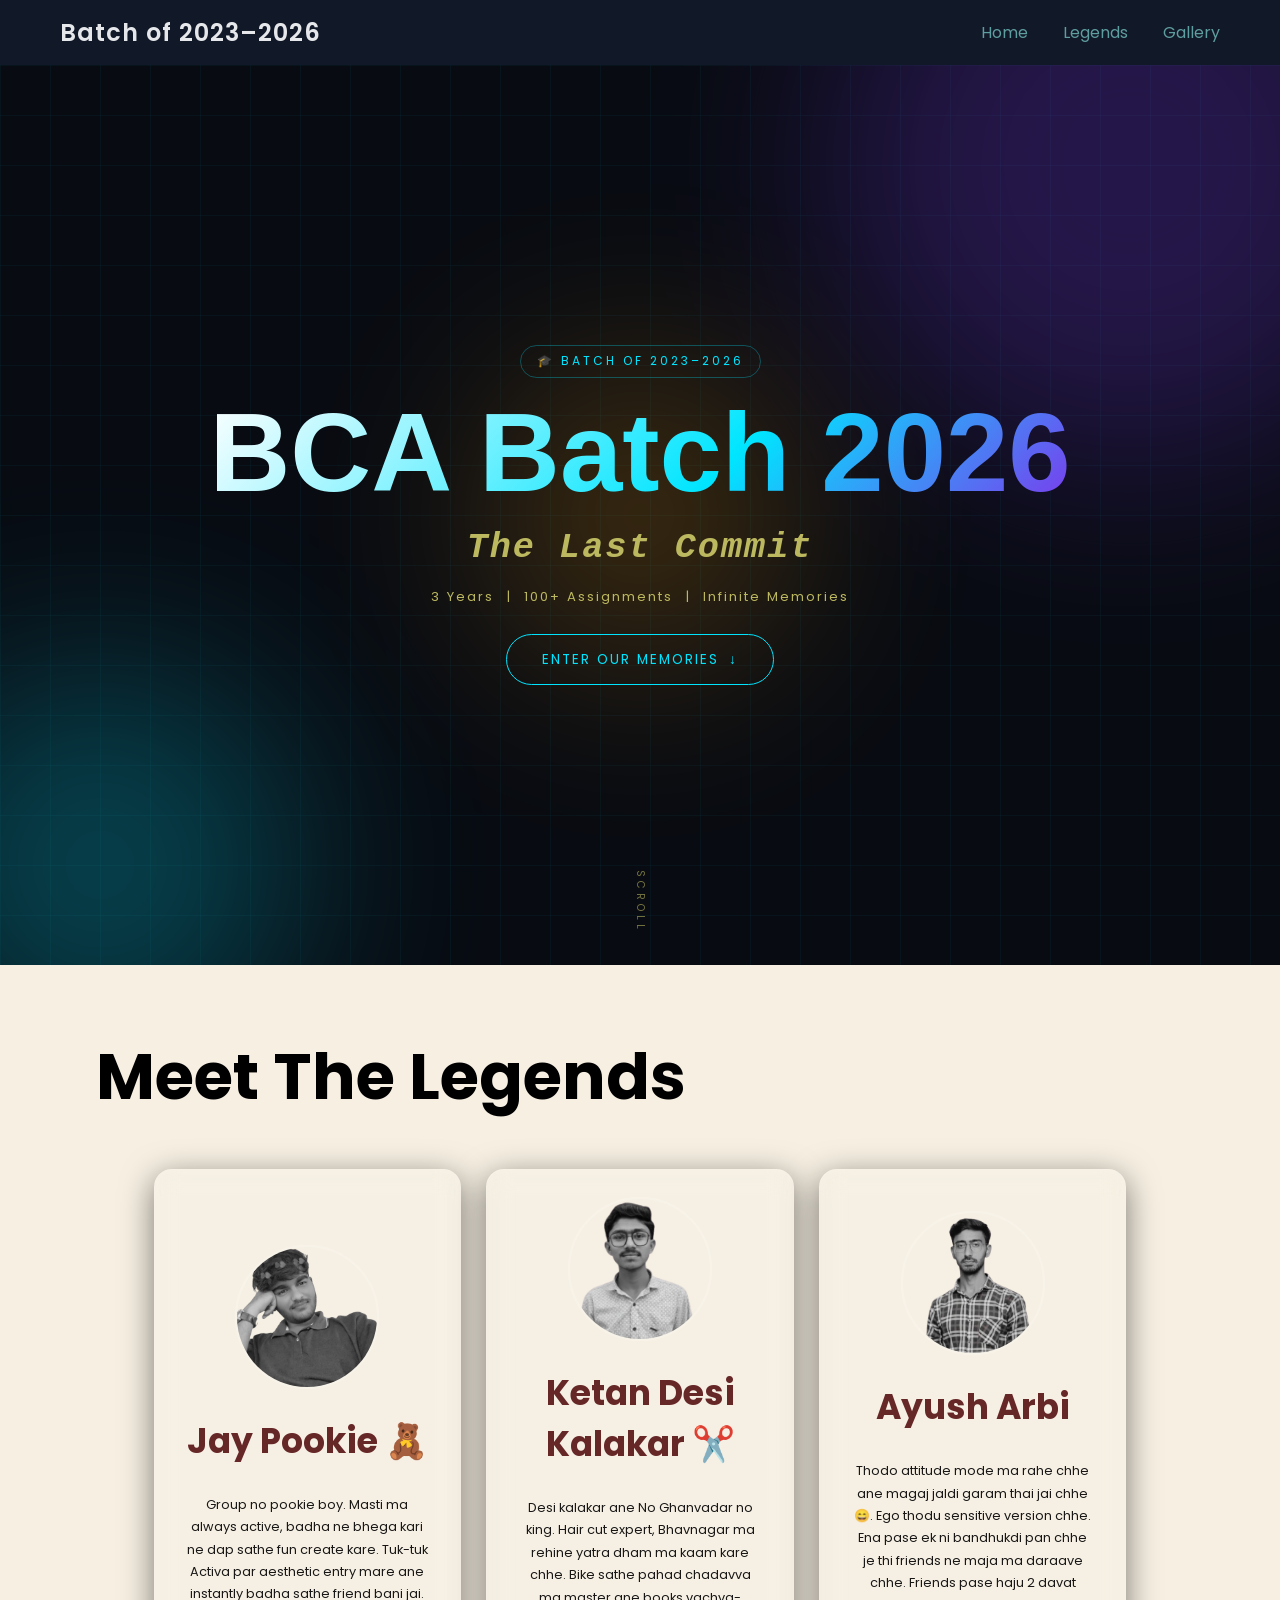
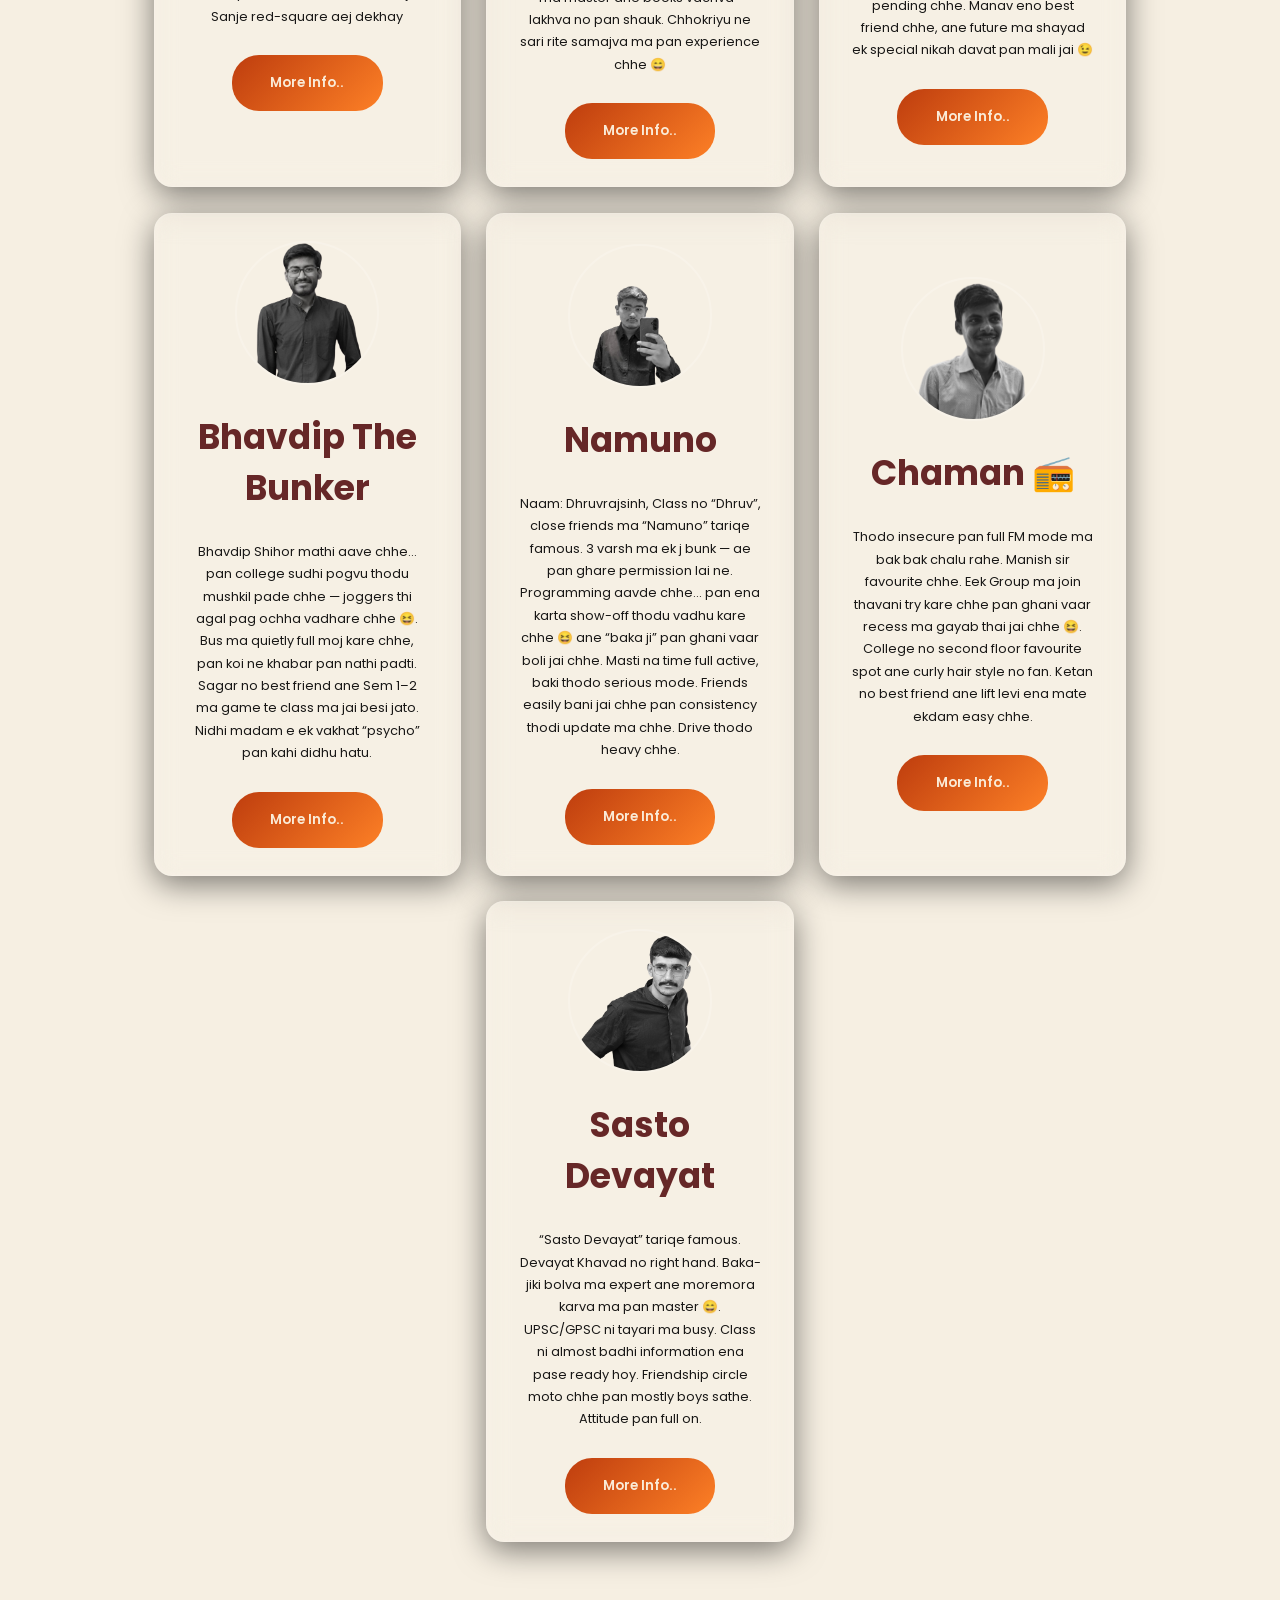
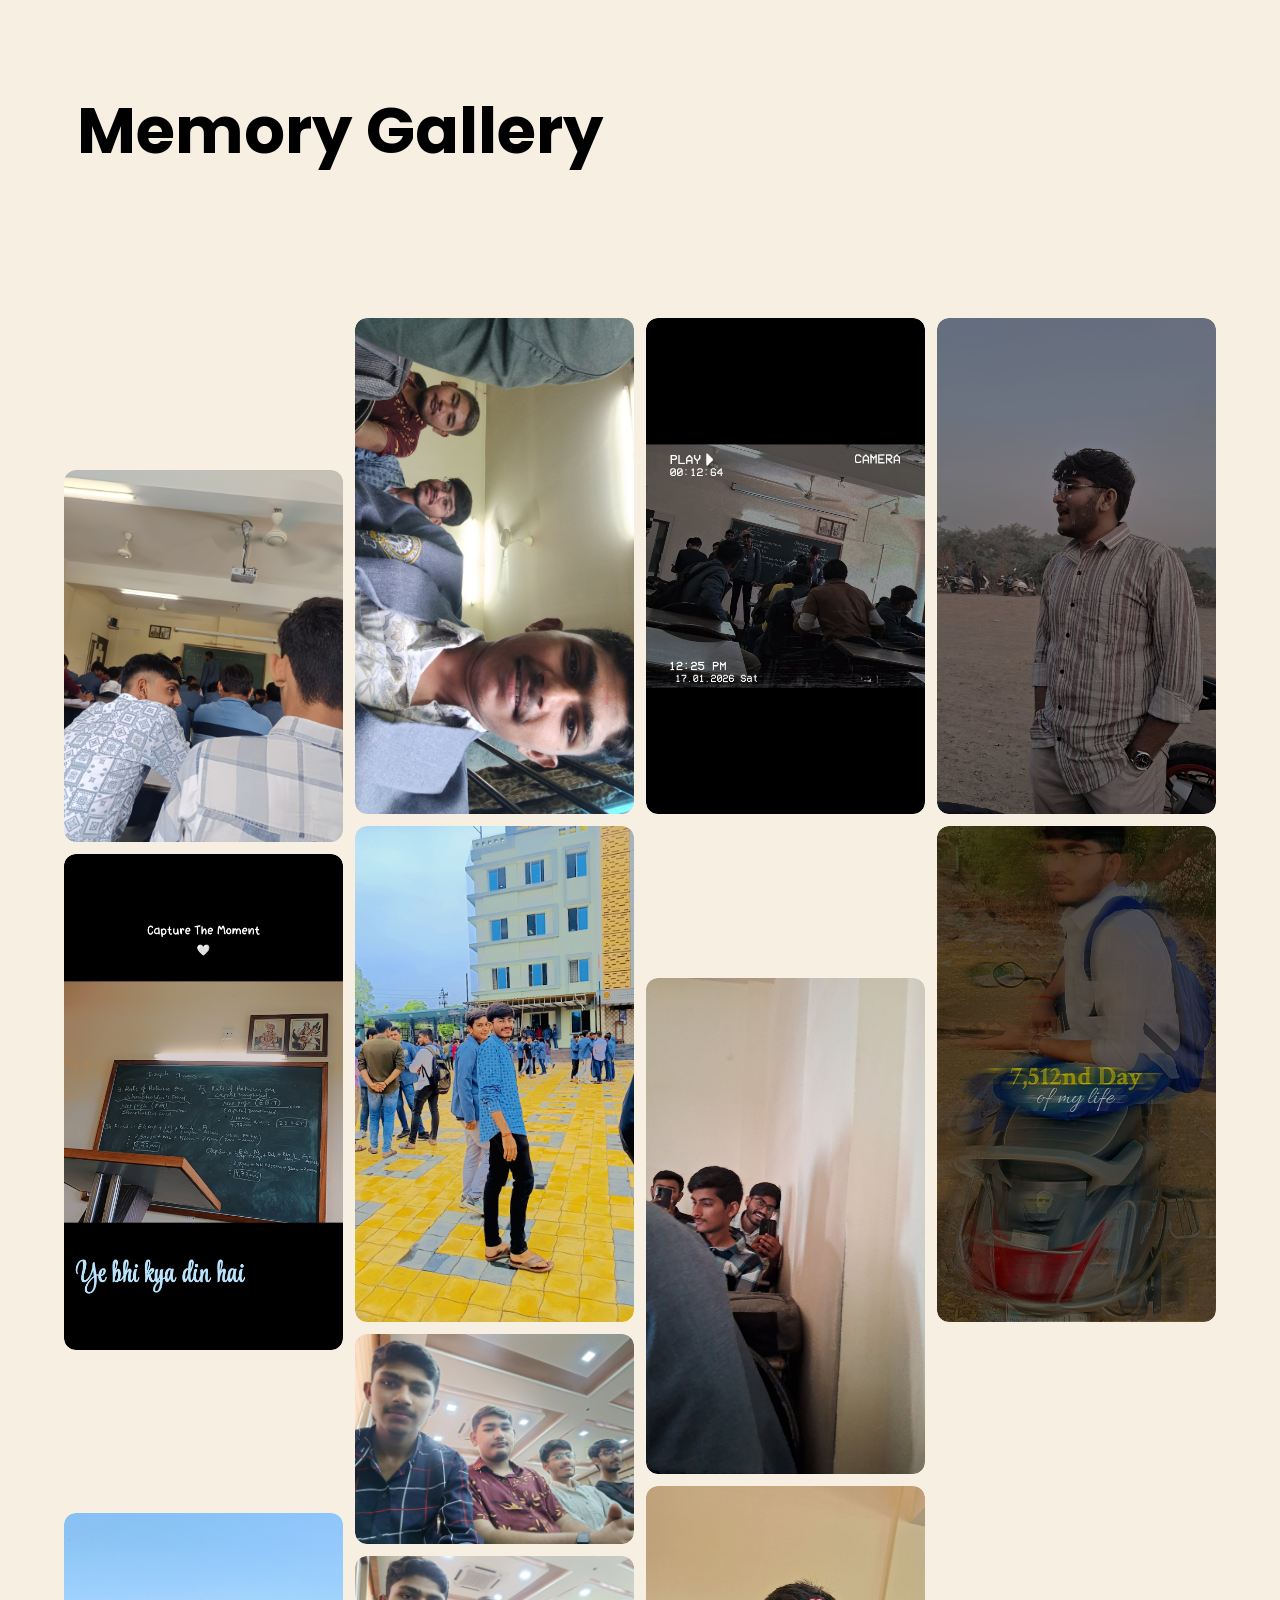
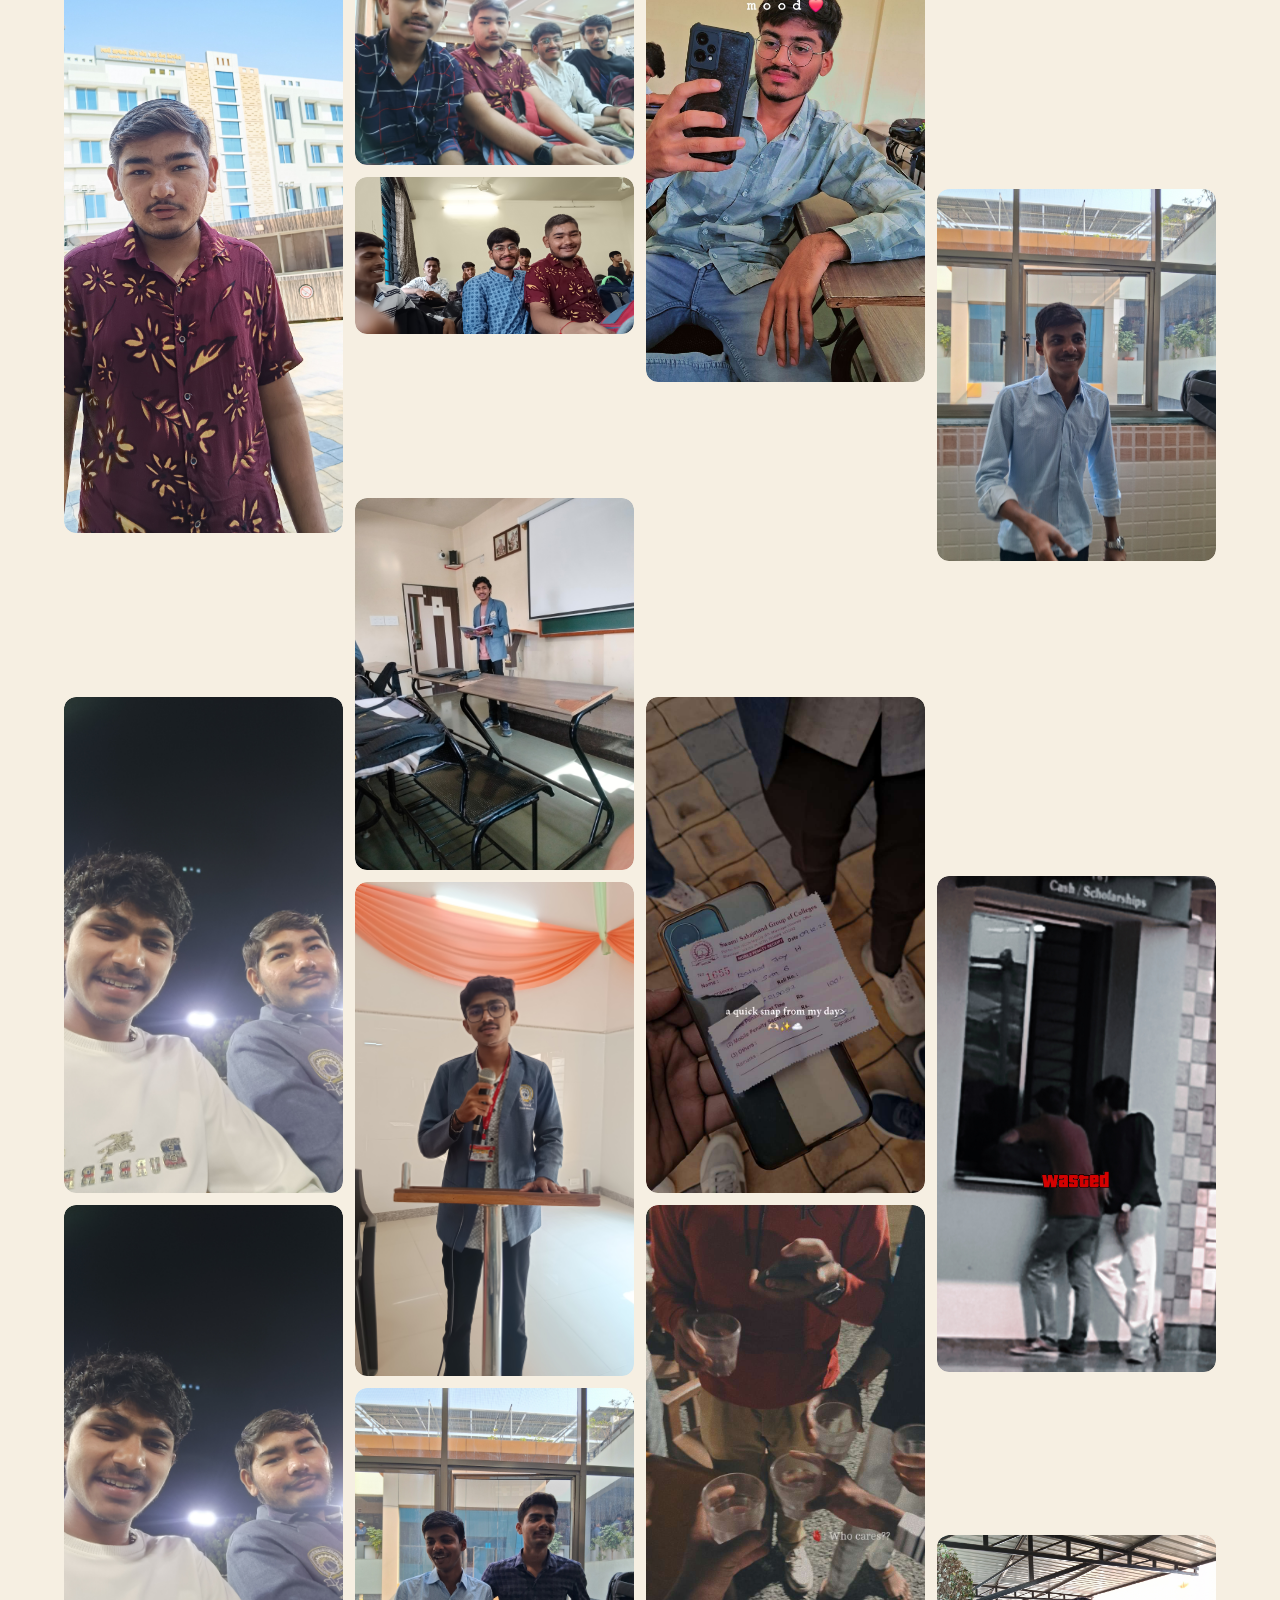
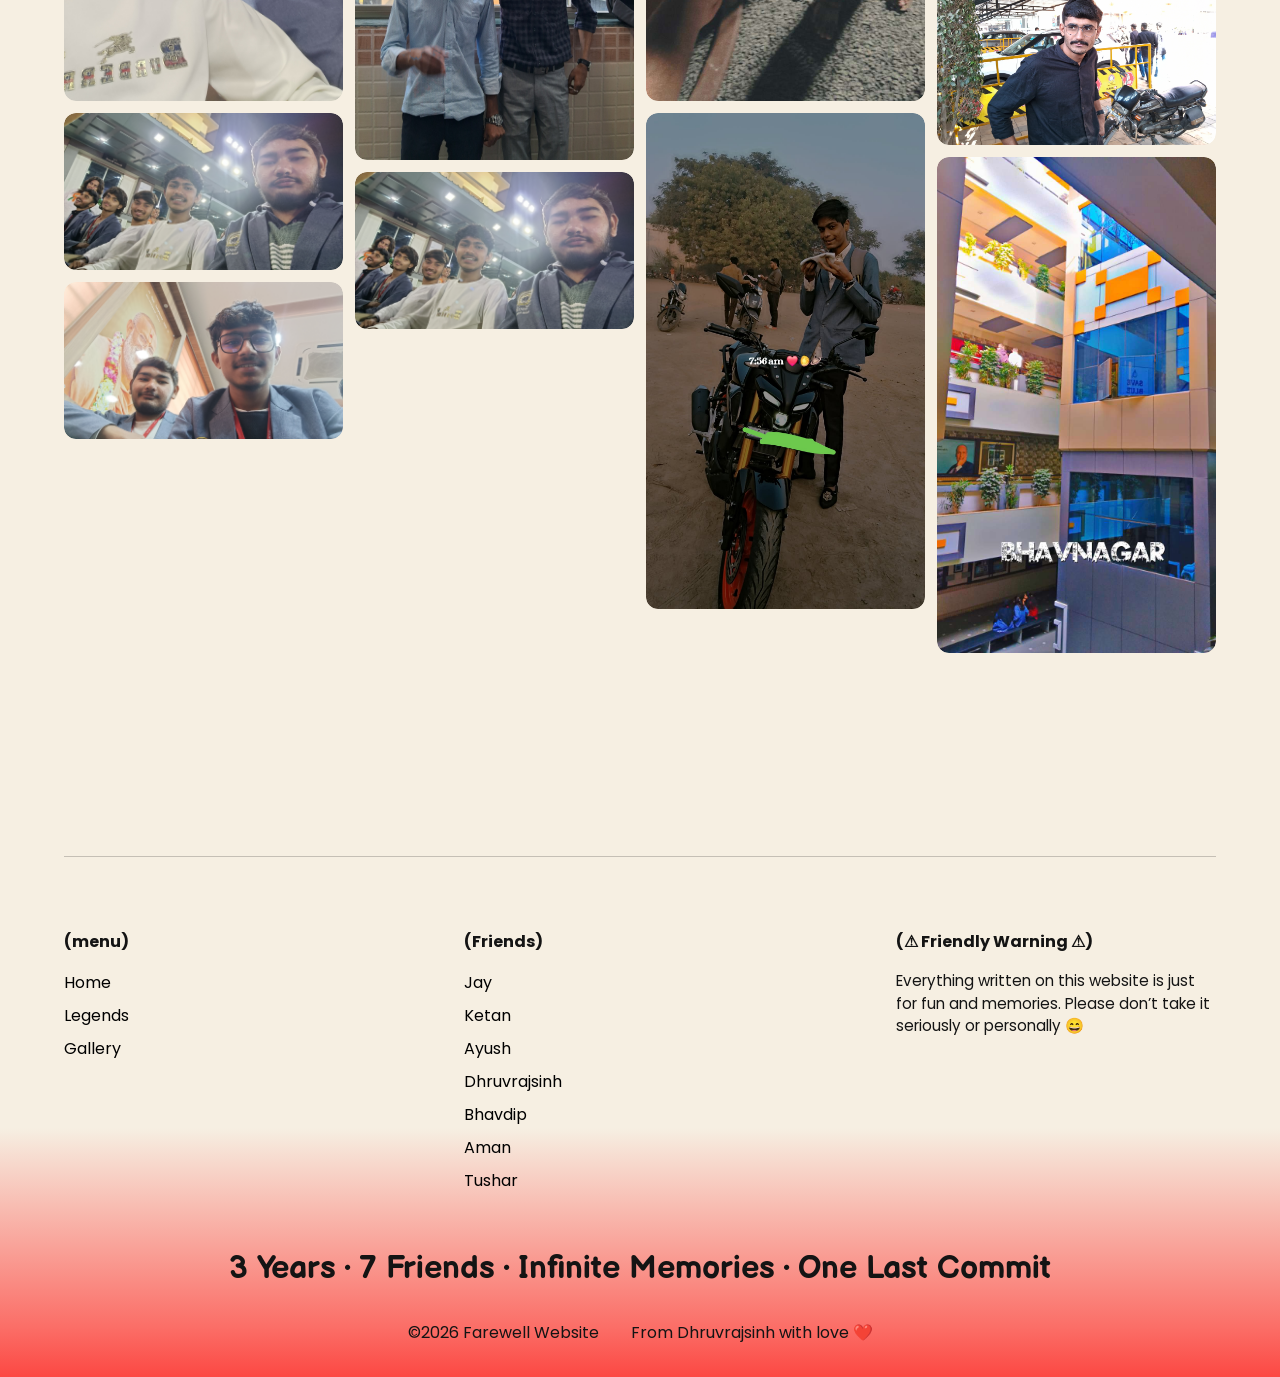
==== index.html @ 39830b64 "Add files via upload" ====
<!doctype html>
<html lang="en">
  <head>
    <meta charset="UTF-8" />
    <meta name="viewport" content="width=device-width, initial-scale=1.0" />
    <title>Document</title>
    <link href="https://fonts.googleapis.com/css2?family=Poppins:wght@300;400;500;600&display=swap" rel="stylesheet">
    <link rel="stylesheet" href="Fairwell.css" />
    <link rel="stylesheet" href="profile.css">
  </head>
  <body>
    <script src="header.js"></script>
    <main>
      <section class="hero" id="hero">
    <div class="hero-bg">
      <div class="hero-grid"></div>
      <div class="hero-glow glow-1"></div>
      <div class="hero-glow glow-2"></div>
      <div class="hero-glow glow-3"></div>
    </div>
    <div class="hero-content">
      <div class="hero-tag">&#x1F393; Batch of 2023–2026</div>
      <h1 class="hero-title">BCA Batch 2026</h1>
      <h2 class="hero-subtitle">The Last Commit</h2>
      <p class="hero-meta">3 Years &nbsp;|&nbsp; 100+ Assignments &nbsp;|&nbsp; Infinite Memories</p>
      <a href="#journey" class="btn-enter"><p>Enter Our Memories </p><span class="btn-arrow">↓</span></a>
    </div>
    <div class="hero-scroll-hint">scroll</div>
  </section>

      <div class="sectionProfile">
        <h1 class="profileH1">Meet The Legends</h1>
        <div class="boxWrapper" id="profileWrapper">
          <script src="profile.js"></script> 
        </div>
      </div>

      <h1 class="galleryH1">Memory Gallery</h1>
      <div class="sectionGalary" id="Gallery">

        <div class="galleryItem">
          <video
            src="collageImgVideo/aman.mp4"
            muted
            loop
            playsinline
            preload="none"
          ></video>
        </div>

        <div class="galleryItem">
          <img
            loading="lazy"
            src="collageImgVideo/class.jpg"
          />
        </div>

        <div class="galleryItem">
          <img
            loading="lazy"
            src="collageImgVideo/class1.jpg"
          />
        </div>

        <div class="galleryItem">
          <video
            src="collageImgVideo/Dhruv and ayush.mp4"
            muted
            loop
            playsinline
            preload="none"
          ></video>
        </div>

        <div class="galleryItem">
          <img
            loading="lazy"
            src="collageImgVideo/Dhruvraj.jpg"
          />
        </div>

        <div class="galleryItem">
          <video
            src="collageImgVideo/Ground.mp4"
            muted
            loop
            playsinline
            preload="none"
          ></video>
        </div>

        <div class="galleryItem">
          <img
            loading="lazy"
            src="collageImgVideo/group4.jpg"
          />
        </div>

        <div class="galleryItem">
          <img
            loading="lazy"
            src="collageImgVideo/group5.jpg"
          />
        </div>

        <div class="galleryItem">
          <img
            loading="lazy"
            src="collageImgVideo/group6.jpg"
          />
        </div>

        <div class="galleryItem">
          <img
            loading="lazy"
            src="collageImgVideo/group7.jpg"
          />
        </div>

        <div class="galleryItem">
          <img
            loading="lazy"
            src="collageImgVideo/group8.jpg"
          />
        </div>

        <div class="galleryItem">
          <img
            loading="lazy"
            src="collageImgVideo/group9.jpg"
          />
        </div>

        <div class="galleryItem">
          <img
            loading="lazy"
            src="collageImgVideo/groupPic1.jpg"
          />
        </div>

        <div class="galleryItem">
          <img
            loading="lazy"
            src="collageImgVideo/groupPic2.jpg"
          />
        </div>

        <div class="galleryItem">
          <img
            loading="lazy"
            src="collageImgVideo/groupPic3.jpg"
          />
        </div>

        <div class="galleryItem">
          <video
            src="collageImgVideo/jayKetanDhruvMasti.mp4"
            muted
            loop
            playsinline
            preload="none"
          ></video>
        </div>

        <div class="galleryItem">
          <img
            loading="lazy"
            src="collageImgVideo/ketanOnStage.jpg"
          />
        </div>

        <div class="galleryItem">
          <img
            loading="lazy"
            src="collageImgVideo/ketanPic.jpg"
          />
        </div>

        <div class="galleryItem">
          <img
            loading="lazy"
            src="collageImgVideo/aman&rahul.jpg"
          />
        </div>

        <div class="galleryItem">
          <img
            loading="lazy"
            src="collageImgVideo/group6.jpg"
          />
        </div>

        <div class="galleryItem">
          <img
            loading="lazy"
            src="collageImgVideo/AssigementSubmit.jpg"
          />
        </div>

        <div class="galleryItem">
          <video
            src="collageImgVideo/Ayush&Aman.mp4"
            muted
            loop
            playsinline
            preload="none"
          ></video>
        </div>

        <div class="galleryItem">
          <img
            loading="lazy"
            src="collageImgVideo/BhadiInClass.jpg"
          />
        </div>

        <div class="galleryItem">
          <img
            loading="lazy"
            src="collageImgVideo/Bhavdip.jpg"
          />
        </div>

        <div class="galleryItem">
          <video
            src="collageImgVideo/CollageGate.mp4"
            muted
            loop
            playsinline
            preload="none"
          ></video>
        </div>

        <div class="galleryItem">
          <video
            src="collageImgVideo/DogPlay.mp4"
            muted
            loop
            playsinline
            preload="none"
          ></video>
        </div>

        <div class="galleryItem">
          <img
            loading="lazy"
            src="collageImgVideo/Fine.jpg"
          />
        </div>

        <div class="galleryItem">
          <img
            loading="lazy"
            src="collageImgVideo/glass.jpg"
          />
        </div>

        <div class="galleryItem">
          <img
            loading="lazy"
            src="collageImgVideo/Harshad.jpg"
          />
        </div>

        <div class="galleryItem">
          <video
            src="collageImgVideo/InManishSirClass.mp4"
            muted
            loop
            playsinline
            preload="none"
          ></video>
        </div>

        <div class="galleryItem">
          <img
            loading="lazy"
            src="collageImgVideo/jay.jpg"
          />
        </div>

        <div class="galleryItem">
          <img
            loading="lazy"
            src="collageImgVideo/jaySnapchat-1309585463.jpg"
          />
        </div>

        <div class="galleryItem">
          <video
            src="collageImgVideo/KetanPlayGitar.mp4"
            muted
            loop
            playsinline
            preload="none"
          ></video>
        </div>

        <div class="galleryItem">
          <video
            src="collageImgVideo/OjtReportSubmit.mp4"
            muted
            loop
            playsinline
            preload="none"
          ></video>
        </div>

        <div class="galleryItem">
          <video
            src="collageImgVideo/onTheWay.mp4"
            muted
            loop
            playsinline
            preload="none"
          ></video>
        </div>

        <div class="galleryItem">
          <img
            loading="lazy"
            src="collageImgVideo/aman.jpg"
          />
        </div>

        <div class="galleryItem">
          <video
            src="collageImgVideo/Savriya.mp4"
            muted
            loop
            playsinline
            preload="none"
          ></video>
        </div>

        <div class="galleryItem">
          <video
            src="collageImgVideo/Snapchat-1507577974.mp4"
            muted
            loop
            playsinline
            preload="none"
          ></video>
        </div>

        <div class="galleryItem">
          <img
            loading="lazy"
            src="collageImgVideo/Snapchat-1601307632.jpg"
          />
        </div>

        <div class="galleryItem">
          <video
            src="collageImgVideo/Studio.mp4"
            muted
            loop
            playsinline
            preload="none"
          ></video>
        </div>

        <div class="galleryItem">
          <img
            loading="lazy"
            src="collageImgVideo/tushar.jpg"
          />
        </div>

        <div class="galleryItem">
          <img
            loading="lazy"
            src="collageImgVideo/viewfrom2.jpg"
          />
        </div>

      </div>
    </main>

    <script src="footer.js"></script>
    <script src="Fairwell.js"></script>
  </body>
</html>
---- Fairwell.css ----
@import url('https://fonts.googleapis.com/css2?family=Balsamiq+Sans:ital,wght@0,400;0,700;1,400;1,700&display=swap');

:root {
  --bg:        #080b12;
  --bg2:       #0d1220;
  --bg3:       #111827;
  --accent:    #00e5ff;
  --accent2:   #7c3aed;
  --accent3:   #f59e0b;
  --text:      #e2e8f0;
  --text-muted:#bcb85f;
  --border:    rgba(255,255,255,0.07);
  --card-bg:   rgba(13,18,32,0.85);
  --font-head: 'Syne', sans-serif;
  --font-mono: 'Space Mono', monospace;
  --radius:    16px;
  --transition:0.35s cubic-bezier(0.4,0,0.2,1);
}
*{
    padding: 0;
    margin: 0;
    box-sizing: border-box;
    font-family: "Poppins", sans-serif;
}

html, 
body{
  height: 100%;
  width: 100%;
  background-color:  rgba(246, 239, 226, 1); 
  /* background: #ff0000;
background: linear-gradient(0deg, rgba(255, 0, 0, 1) 0%, rgba(253, 50, 47, 1) 0%, rgba(252, 72, 67, 1) 0%, rgba(251, 110, 103, 1) 9%, rgba(246, 239, 226, 1) 45%); */
}

main{
    width: 100%;
    
}

.hero {
  min-height: 100vh;
  display: flex; align-items: center; justify-content: center;
  text-align: center; position: relative; overflow: hidden;
   background: var(--bg);
  color: var(--text);
}
.hero-bg { position: absolute; inset: 0; z-index: 0; }
.hero-grid {
  position: absolute; inset: 0;
  background-image:
    linear-gradient(rgba(0,229,255,0.04) 1px, transparent 1px),
    linear-gradient(90deg, rgba(0,229,255,0.04) 1px, transparent 1px);
  background-size: 50px 50px;
  animation: gridMove 20s linear infinite;
}
@keyframes gridMove { from { transform: translateY(0); } to { transform: translateY(50px); } }

.hero-glow {
  position: absolute; border-radius: 50%; filter: blur(100px); opacity: 0.25;
}
.glow-1 { width: 600px; height: 600px; background: var(--accent2); top: -200px; right: -150px; animation: pulse 8s ease-in-out infinite; }
.glow-2 { width: 400px; height: 400px; background: var(--accent); bottom: -100px; left: -100px; animation: pulse 10s ease-in-out infinite reverse; }
.glow-3 { width: 300px; height: 300px; background: var(--accent3); top: 50%; left: 50%; transform: translate(-50%,-50%); animation: pulse 6s ease-in-out infinite 2s; }

@keyframes pulse {
  0%, 100% { opacity: 0.2; transform: scale(1); }
  50%       { opacity: 0.35; transform: scale(1.1); }
}
.glow-3 { animation: pulse3 6s ease-in-out infinite 2s; }
@keyframes pulse3 {
  0%, 100% { opacity: 0.15; transform: translate(-50%,-50%) scale(1); }
  50%       { opacity: 0.25; transform: translate(-50%,-50%) scale(1.15); }
}

.hero-content {
  position: relative; z-index: 1;
  display: flex; flex-direction: column; align-items: center; gap: 1.2rem;
  padding: 2rem;
  font-family: Impact, sans-serif;
  font-size: 60px;
}
.hero-tag {
  font-size: 0.75rem; letter-spacing: 3px; text-transform: uppercase;
  color: var(--accent); border: 1px solid rgba(0,229,255,0.3);
  padding: 0.4rem 1rem; border-radius: 50px;
  animation: fadeUp 0.8s ease 0.2s both;
}
.hero-title {
  font-family: var(--font-head); font-size: clamp(3rem, 10vw, 7rem);
  font-weight: 800; line-height: 1;
  background: linear-gradient(135deg, #fff 0%, var(--accent) 60%, var(--accent2) 100%);
  -webkit-background-clip: text; -webkit-text-fill-color: transparent; background-clip: text;
  animation: fadeUp 0.8s ease 0.4s both;
}
.hero-subtitle {
  font-family: var(--font-mono); font-size: clamp(1.2rem, 4vw, 2.2rem);
  color: var(--text-muted); font-style: italic; letter-spacing: 2px;
  animation: fadeUp 0.8s ease 0.6s both;
}
.hero-meta {
  font-size: 0.82rem; color: var(--text-muted); letter-spacing: 2px;
  animation: fadeUp 0.8s ease 0.8s both;
}
.btn-enter {
  display: inline-flex; align-items: center; gap: 0.6rem;
  margin-top: 0.5rem; padding: 0.9rem 2.2rem;
  background: transparent;
  border: 1px solid var(--accent);
  color: var(--accent); border-radius: 50px;
  text-decoration: none; font-family: var(--font-mono);
  font-size: 0.85rem; letter-spacing: 2px; text-transform: uppercase;
  transition: var(--transition);
  animation: fadeUp 0.8s ease 1s both;
  position: relative; overflow: hidden;
}
.btn-enter::before {
  content: ''; position: absolute; inset: 0;
  background: var(--accent); transform: scaleX(0); transform-origin: right;
  transition: transform var(--transition); z-index: -1;
}
.btn-enter:hover { color: var(--bg); border-color: var(--accent); font-weight: 750; }
.btn-enter:hover::before { transform: scaleX(1); transform-origin: left; font-weight: 750; }
.btn-arrow { animation: bounce 2s ease infinite; display: inline-block; }
@keyframes bounce { 0%,100%{transform:translateY(0)} 50%{transform:translateY(5px)} }

.hero-scroll-hint {
  position: absolute; bottom: 2rem; left: 50%; transform: translateX(-50%);
  font-size: 0.65rem; letter-spacing: 4px; text-transform: uppercase;
  color: var(--text-muted); writing-mode: vertical-rl;
  animation: fadeIn 1s ease 1.5s both;
}

@keyframes fadeUp { from { opacity: 0; transform: translateY(30px); } to { opacity: 1; transform: translateY(0); } }
@keyframes fadeIn { from { opacity: 0; } to { opacity: 0.6; } }

.sectionProfile{
    height: 100%;
    width: 100%;
    padding: 4em 6em;
}

.profileH1{
    font-size: 5vw;
}

.boxWrapper{
    width:100%;
    display:flex;
    justify-content:center;
    gap:2vw;
    margin-top:5vh;
    flex-wrap: wrap;
}

.box{
    height: 60vh;
    width: 20vw;
    padding: 2em 3em;

    /* Glass effect */
    background: rgba(255, 255, 255, 0.15);
    backdrop-filter: blur(10px);
    -webkit-backdrop-filter: blur(10px);

    border-radius: 20px;
    border: 1px solid rgba(255,255,255,0.3);

    box-shadow: 0 8px 32px rgba(0,0,0,0.2);
    background-color: aliceblue;
    display: flex;
    flex-direction: column;
    gap: 1.5vh;

}

.profile{
    height: 7em;
    width: 7em;
    border-radius: 50%;
    background-color: orangered;
    display: flex;
    align-items: center;
    justify-content: center;
}

.profilePic{
    height: 100%;
    width: 100%;
    border-radius: 50%;
    object-fit: cover;

}

.sectionGalary{
    column-count:4;
    column-gap:12px;
    padding: 4em 4em;
    width:100%;
}

.galleryH1{
    font-size: 5vw;
    padding: 6vw 6vw;
}

.galleryItem{

    break-inside: avoid;
    margin-bottom:12px;
    overflow:hidden;
    border-radius:12px;
}

.galleryItem img,
.galleryItem video{

    width:100%;
    height:auto;
    display:block;
    border-radius:12px;
    transition:transform .4s ease;
}

/* hover animation */

.galleryItem:hover img,
.galleryItem:hover video{
    transform:scale(1.05);
}

/* responsive */

@media (max-width:1100px){
.sectionGalary{
column-count:3;
}
}

@media (max-width:700px){
.sectionGalary{
column-count:2;
}
}

@media (max-width:450px){
.sectionGalary{
column-count:1;
}
}
---- profile.css ----
@import url('https://fonts.googleapis.com/css2?family=Italiana&display=swap');
/* ===== Glass Card ===== */
.boxes {
    width: 24vw;
    min-height: 60vh;
    padding: 3vh 2vw;

    display: flex;
    flex-direction: column;
    align-items: center;
    justify-content: center;
    gap: 3vh;

    /* Glass effect */
    background: rgba(255, 255, 255, 0.08);
    backdrop-filter: blur(12px);
    -webkit-backdrop-filter: blur(12px);

    border: 1px solid rgba(255, 255, 255, 0.15);
    border-radius: 18px;

    box-shadow:
        0 8px 32px rgba(0,0,0,0.5),
        inset 0 0 8px rgba(255,255,255,0.1);

    transition: transform 0.3s ease, box-shadow 0.3s ease;
}

.boxes:hover {
    transform: translateY(-8px);
    box-shadow: 0 15px 40px rgba(0,0,0,0.7);
}

/* ===== Profile Image ===== */
.profilePicture {
    width: 9em;
    height: 9em;
    display: flex;
    align-items: center;
    justify-content: center;
    overflow: hidden;
    border-radius: 50%;
    border: 2px solid rgba(255,255,255,0.2);
}

.profilePicture img {
    width: 100%;
    height: 100%;
    object-fit: cover;
    object-position: top;
}

/* ===== Profile Name ===== */
.profileName {
    font-size: 1.8vw;
    /* font-family: "Sofadi One", system-ui; */
    /* font-family: "Syne", sans-serif; */
    font-family: "Italiana";
    font-weight: 100;
    text-align: center;
    color: #662727;
}

/* ===== Description ===== */
.profileDiscription {
    font-size: 1vw;
    font-family: "Poppins", sans-serif;
    text-align: center;
    opacity: 0.9;
    line-height: 1.4rem;
    padding: 0 0.5em;
}

/* ===== Visit Button ===== */
.VisitBtn {
    padding: 2vh 3vw;
    border-radius: 3vh;
    background: linear-gradient(135deg, rgb(190, 61, 14), #fd8026);
    border: none;
    color: antiquewhite;
    font-weight: 600;
    transition: transform 0.3s ease, box-shadow 0.3s ease;
}

.VisitBtn:hover {
    transform: translateY(-2px);
    box-shadow: 0 5px 15px rgba(255, 106, 0, 0.6);
    color: black;
    cursor: pointer;
}

/* ===== Responsive Styling ===== */
@media screen and (max-width: 1200px) {
    .boxes { width: 30vw; }
    .profileName { font-size: 2vw; }
    .profileDiscription { font-size: 1vw; }
}

@media screen and (max-width: 992px) {
    .boxes { width: 40vw; }
    .profileName { font-size: 2.5vw; }
    .profileDiscription { font-size: 1.1vw; }
}

@media screen and (max-width: 768px) {
    .boxes { width: 70vw; padding: 3vh 4vw; }
    .profileName { font-size: 3vw; }
    .profileDiscription { font-size: 1.9vw; }
    .VisitBtn { padding: 1.5vh 4vw; font-size: 0.95rem; }
}

@media screen and (max-width: 480px) {
    .boxes { width: 90vw; padding: 2.5vh 4vw; }
    .profileName { font-size: 4vw; }
    .profileDiscription { font-size: 2vw; line-height: 1.3rem; }
    .VisitBtn { font-size: 0.9rem; padding: 1.2vh 3vw; }
}
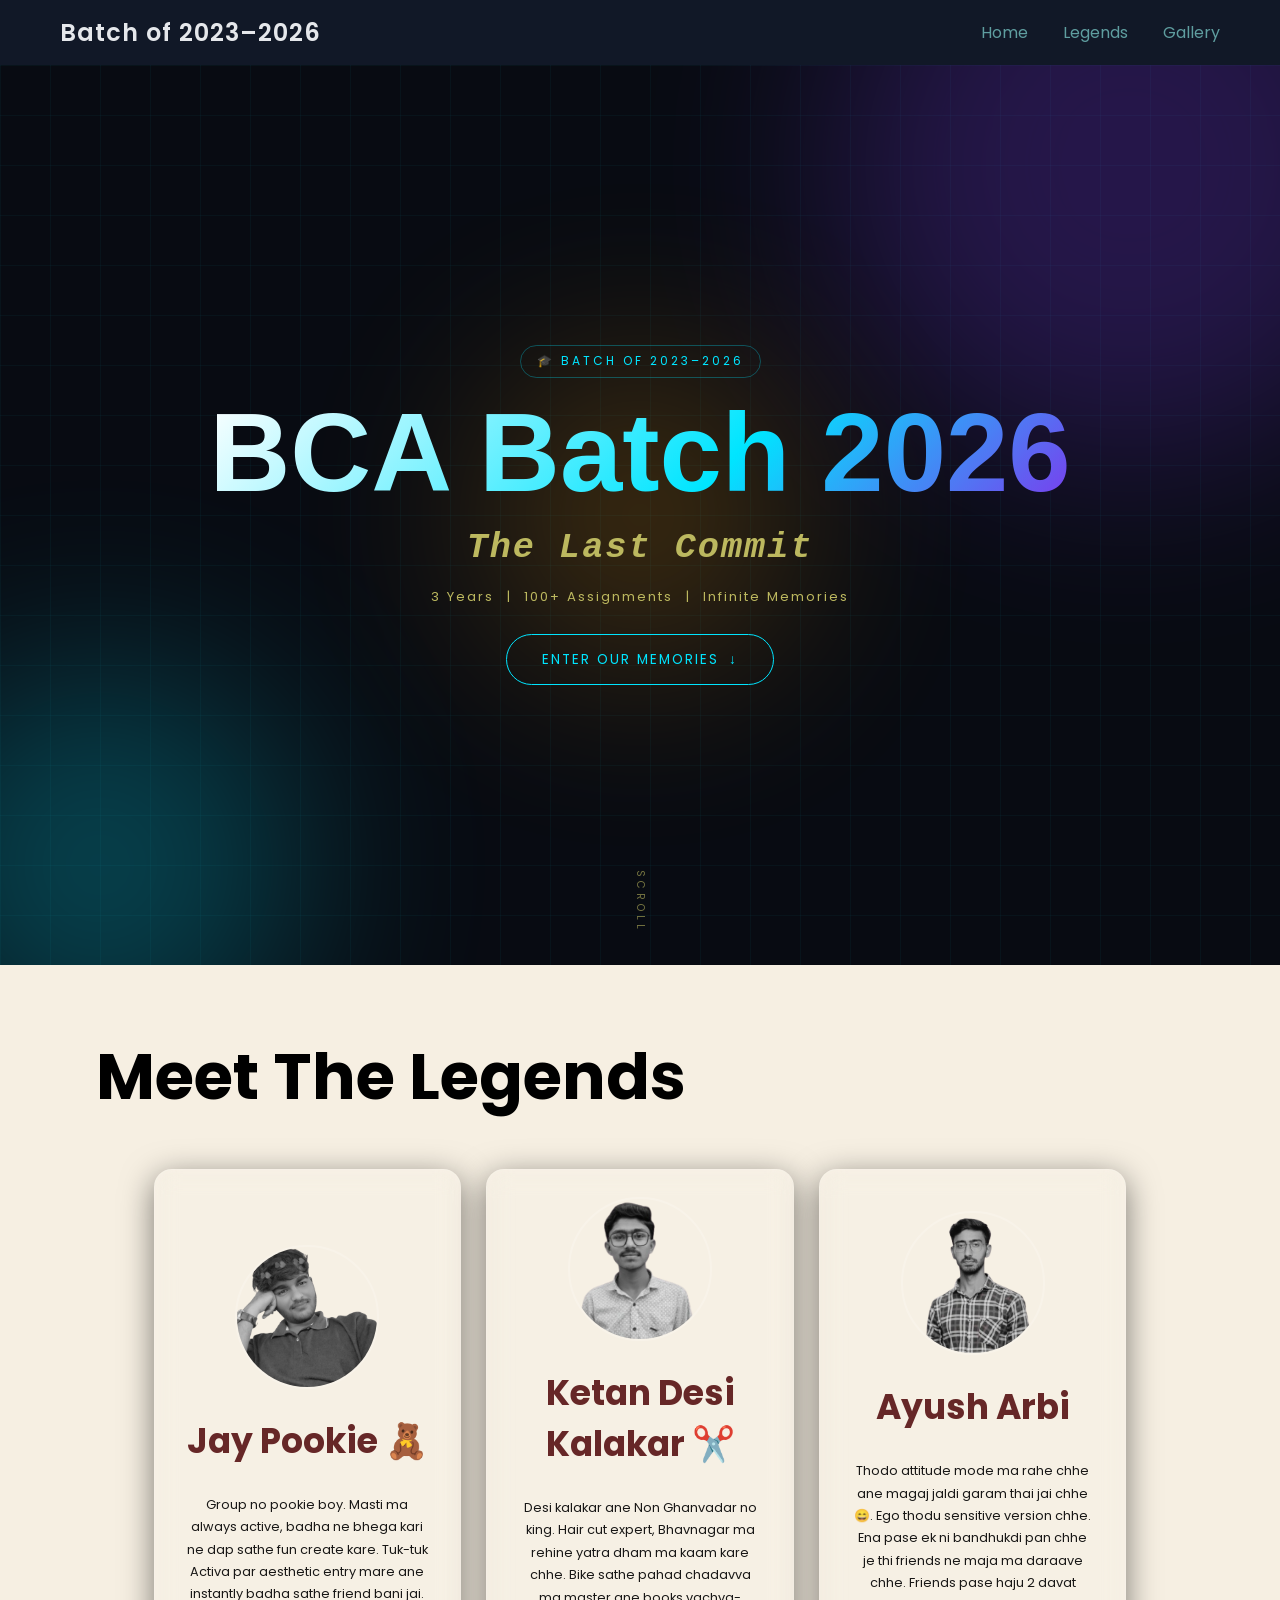
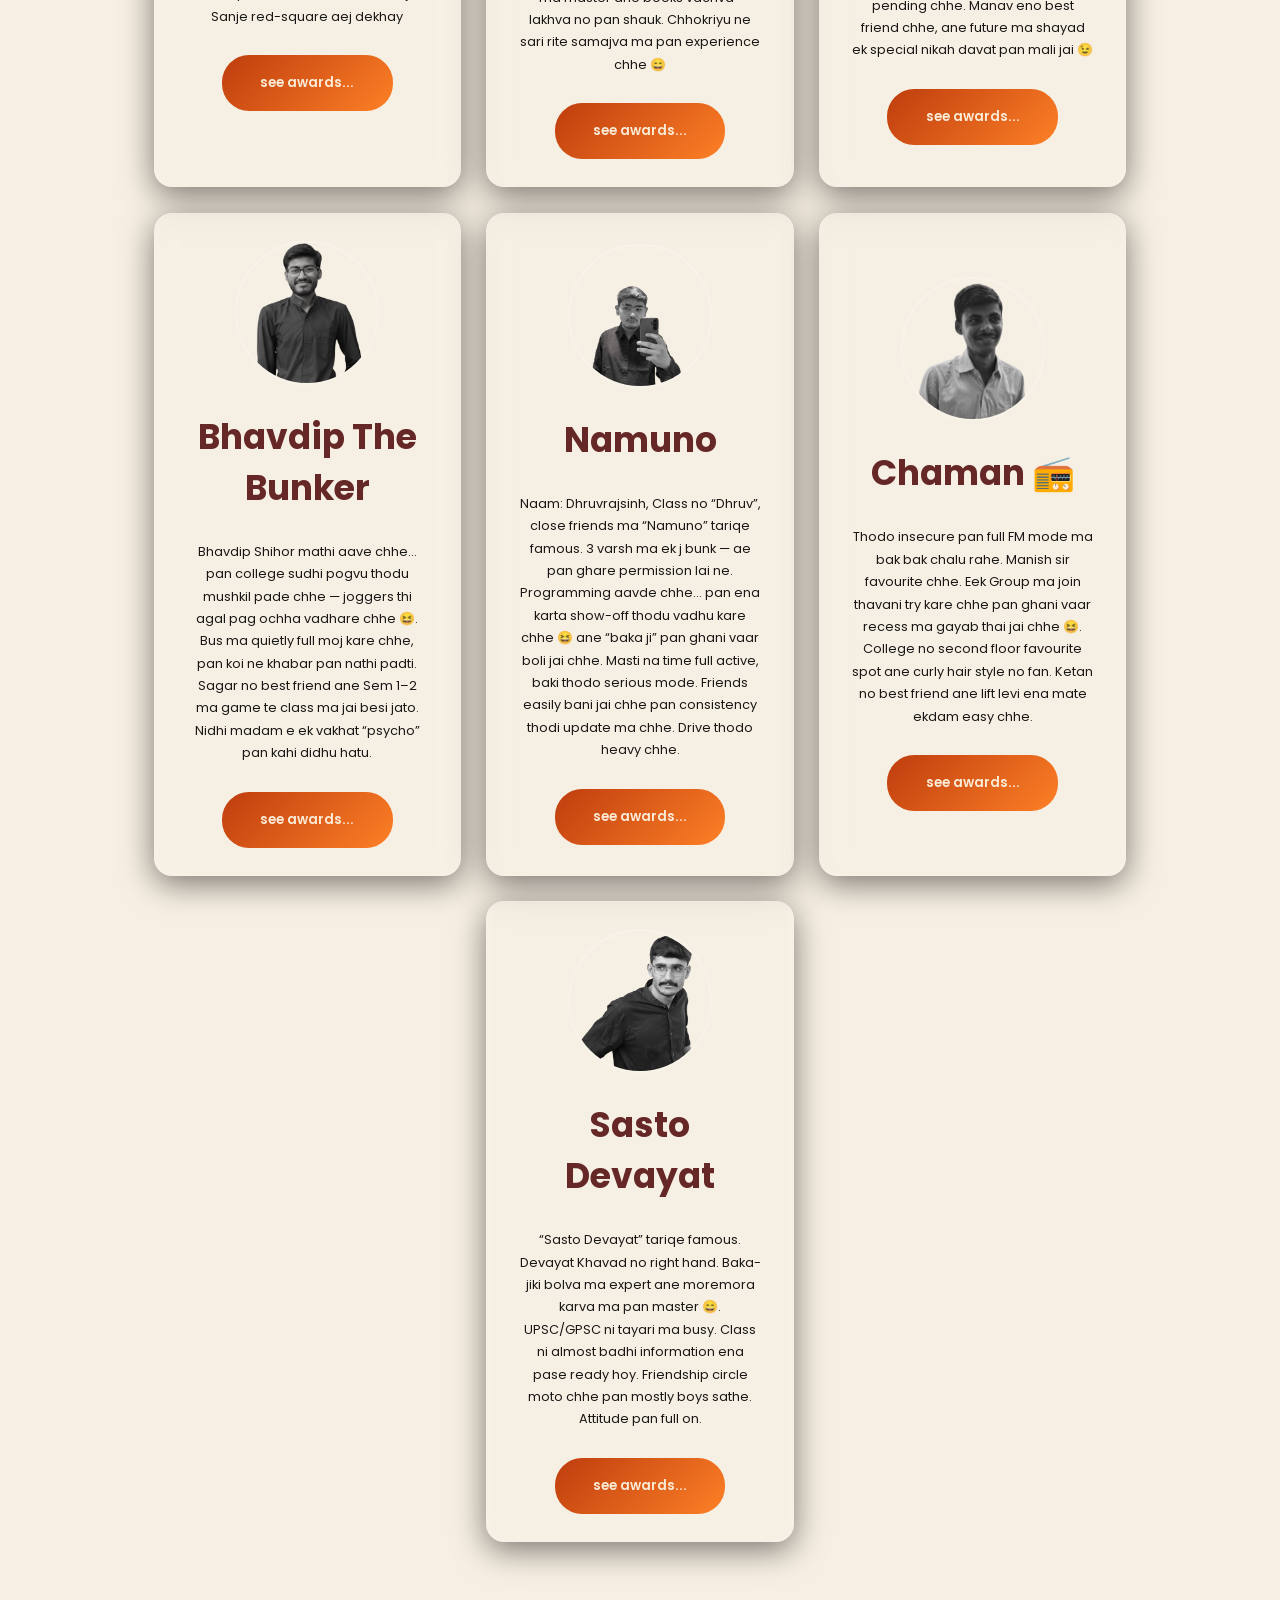
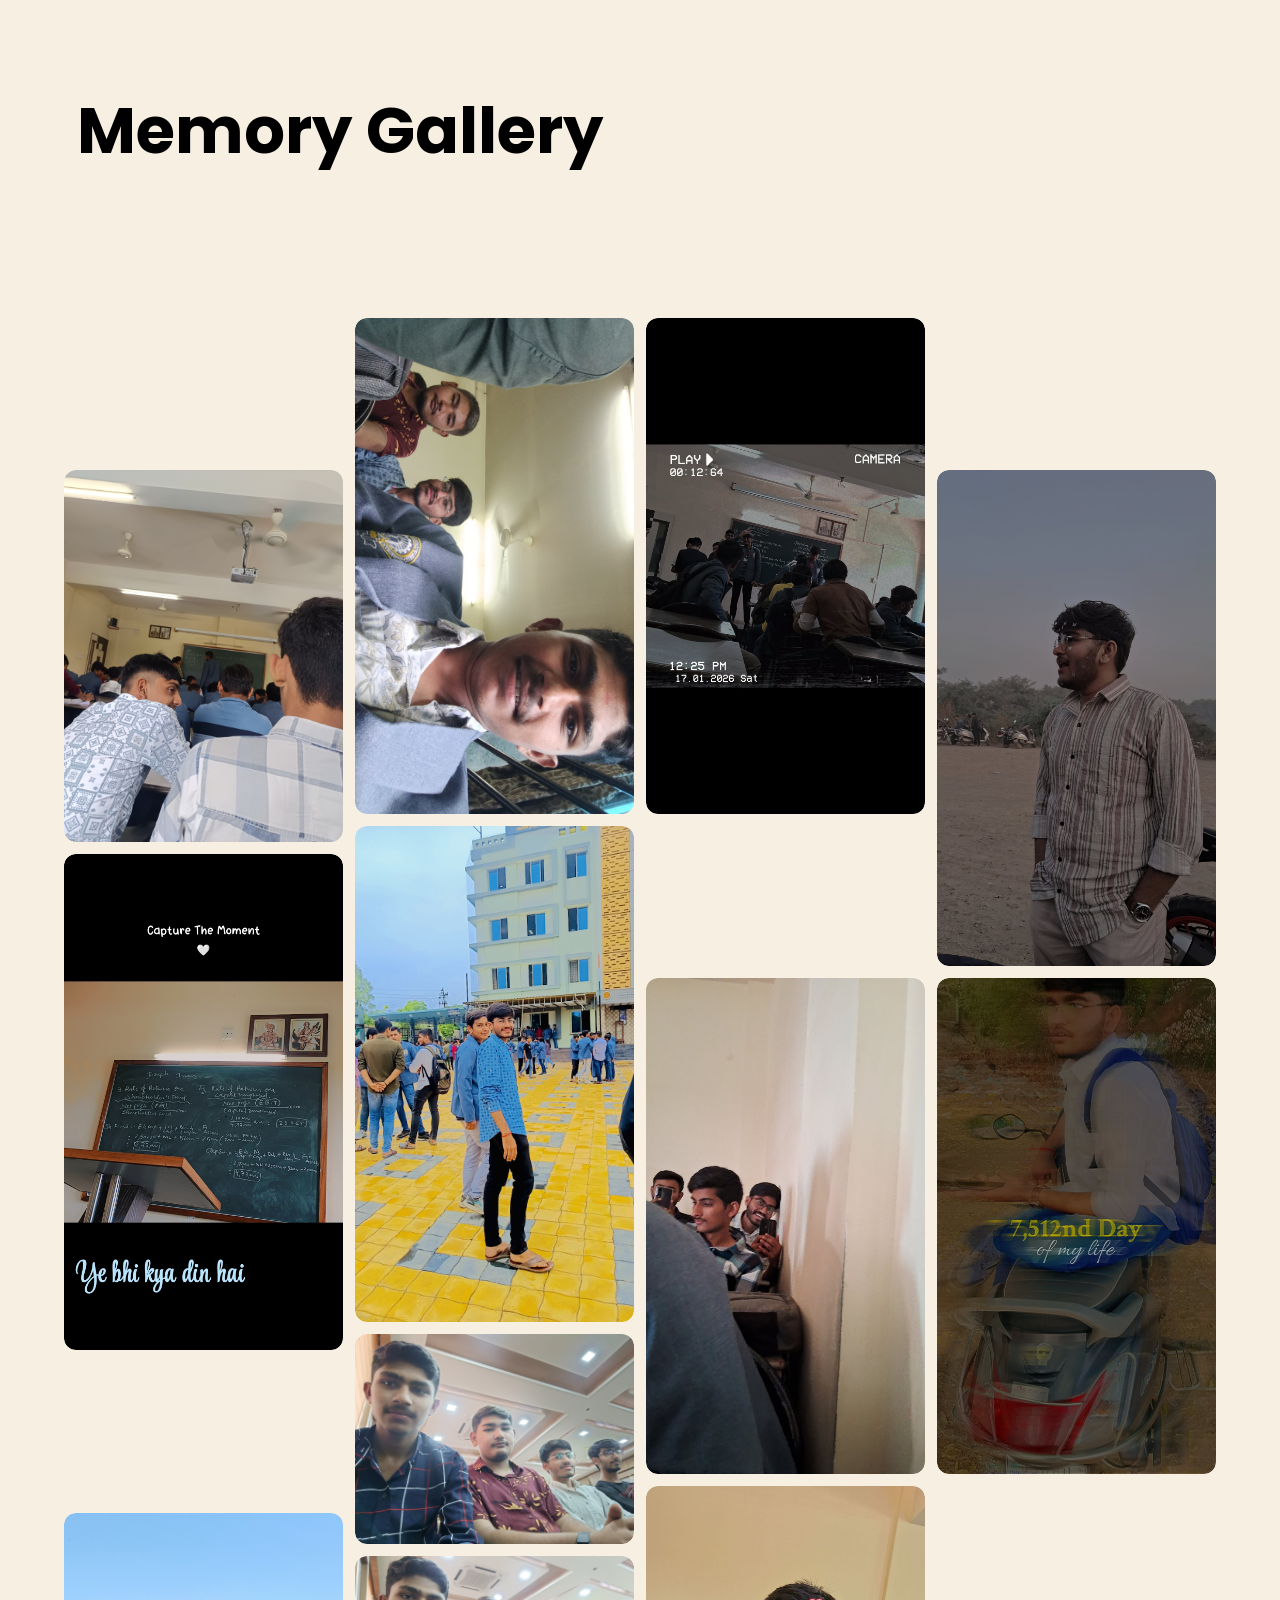
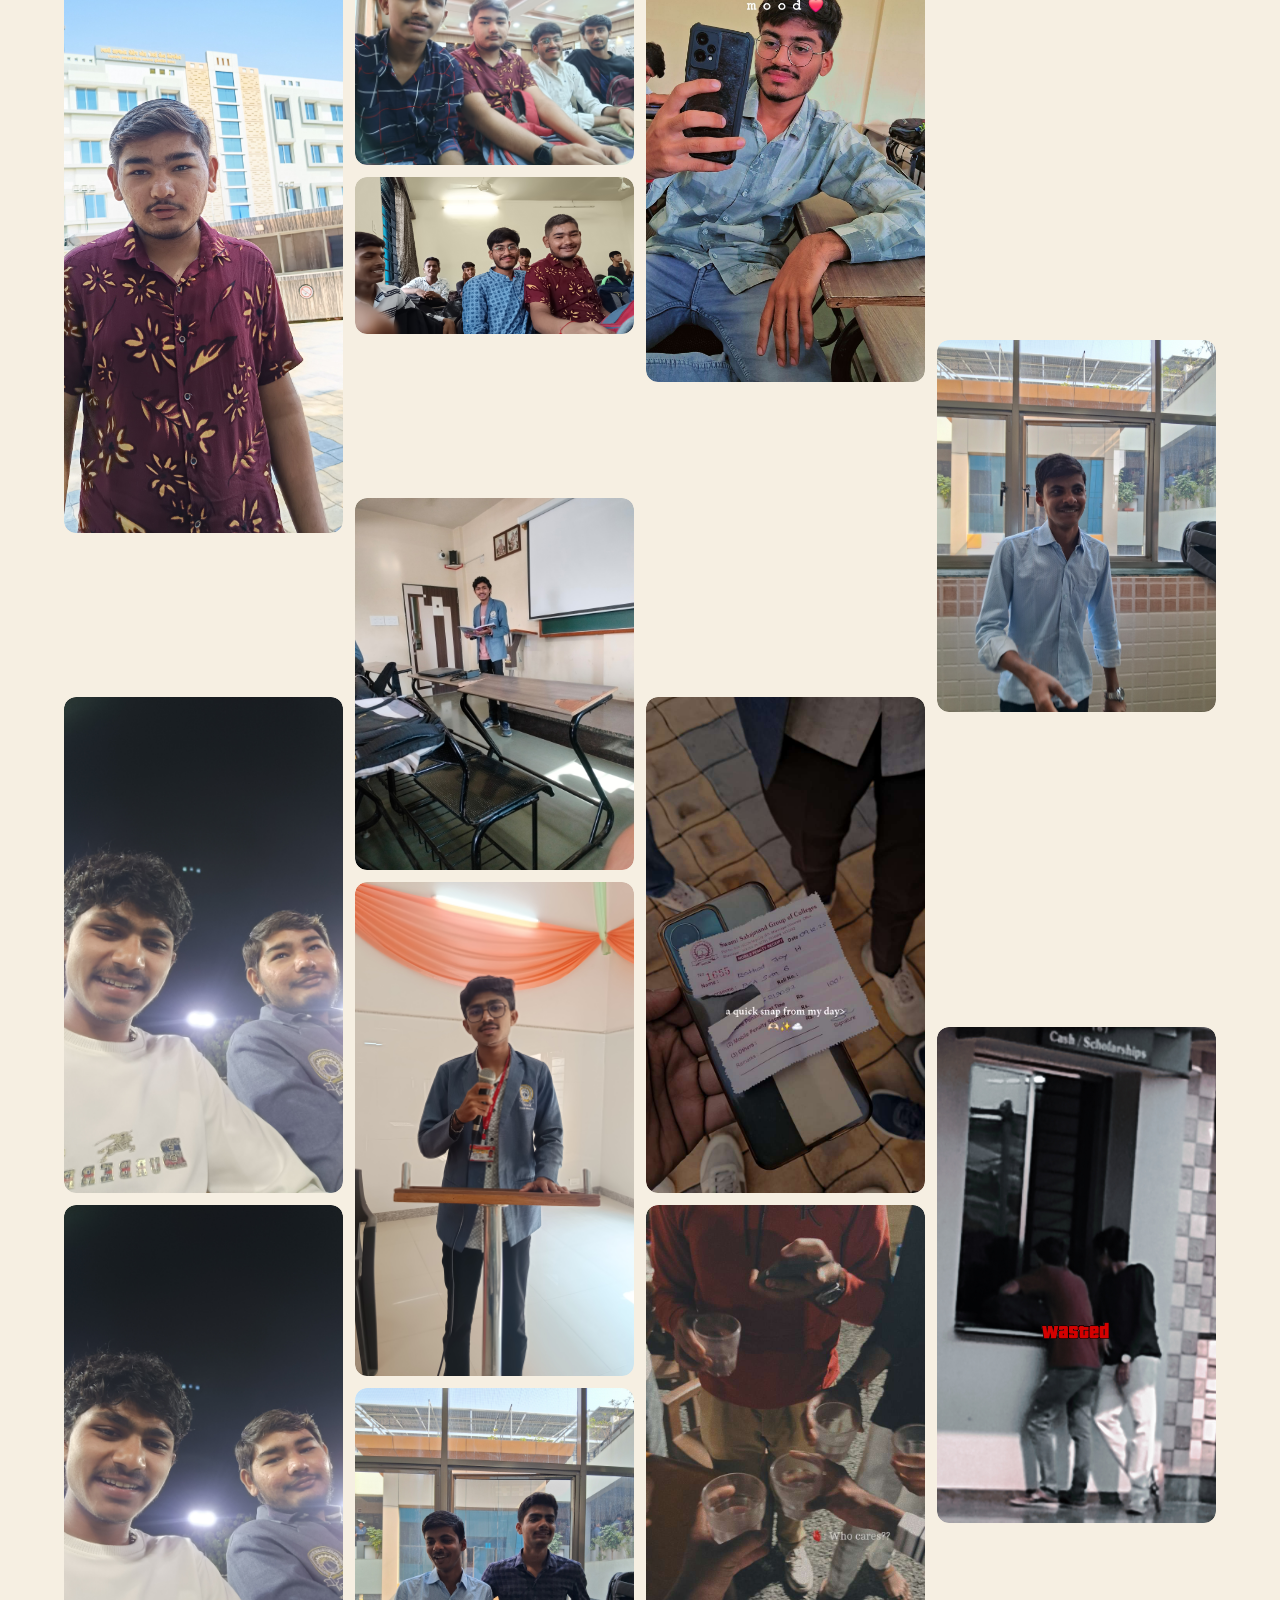
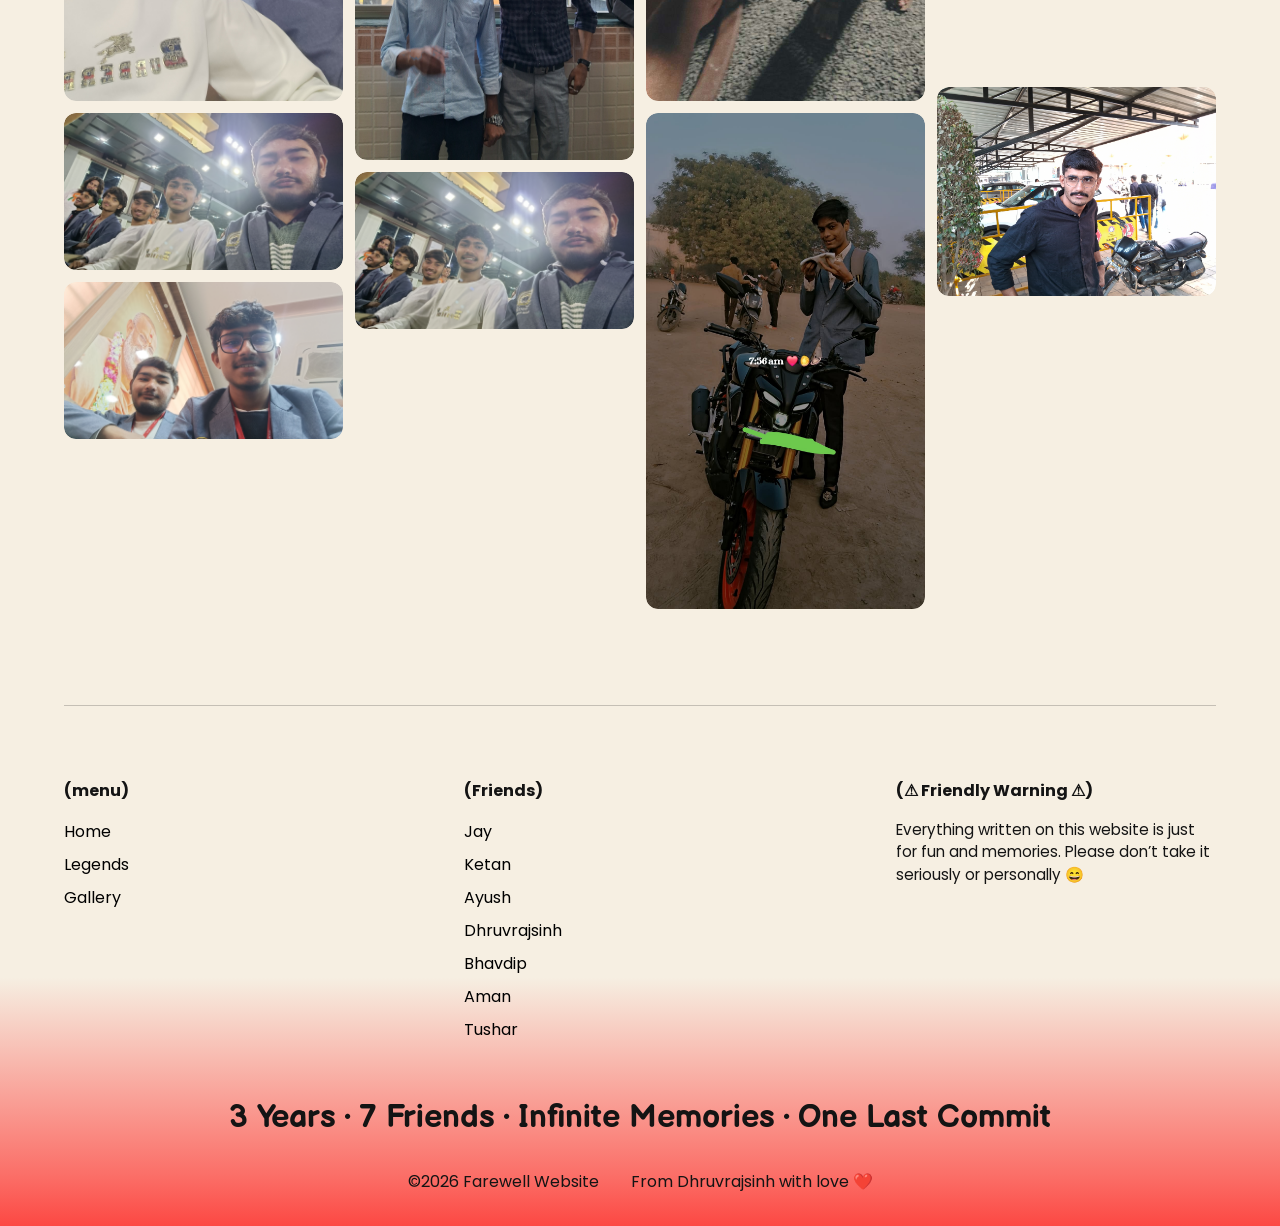
==== commit 0f532d53: "Update index.html" ====
--- a/index.html
+++ b/index.html
@@ -367,13 +367,6 @@
           />
         </div>
 
-        <div class="galleryItem">
-          <img
-            loading="lazy"
-            src="collageImgVideo/viewfrom2.jpg"
-          />
-        </div>
-
       </div>
     </main>
 
